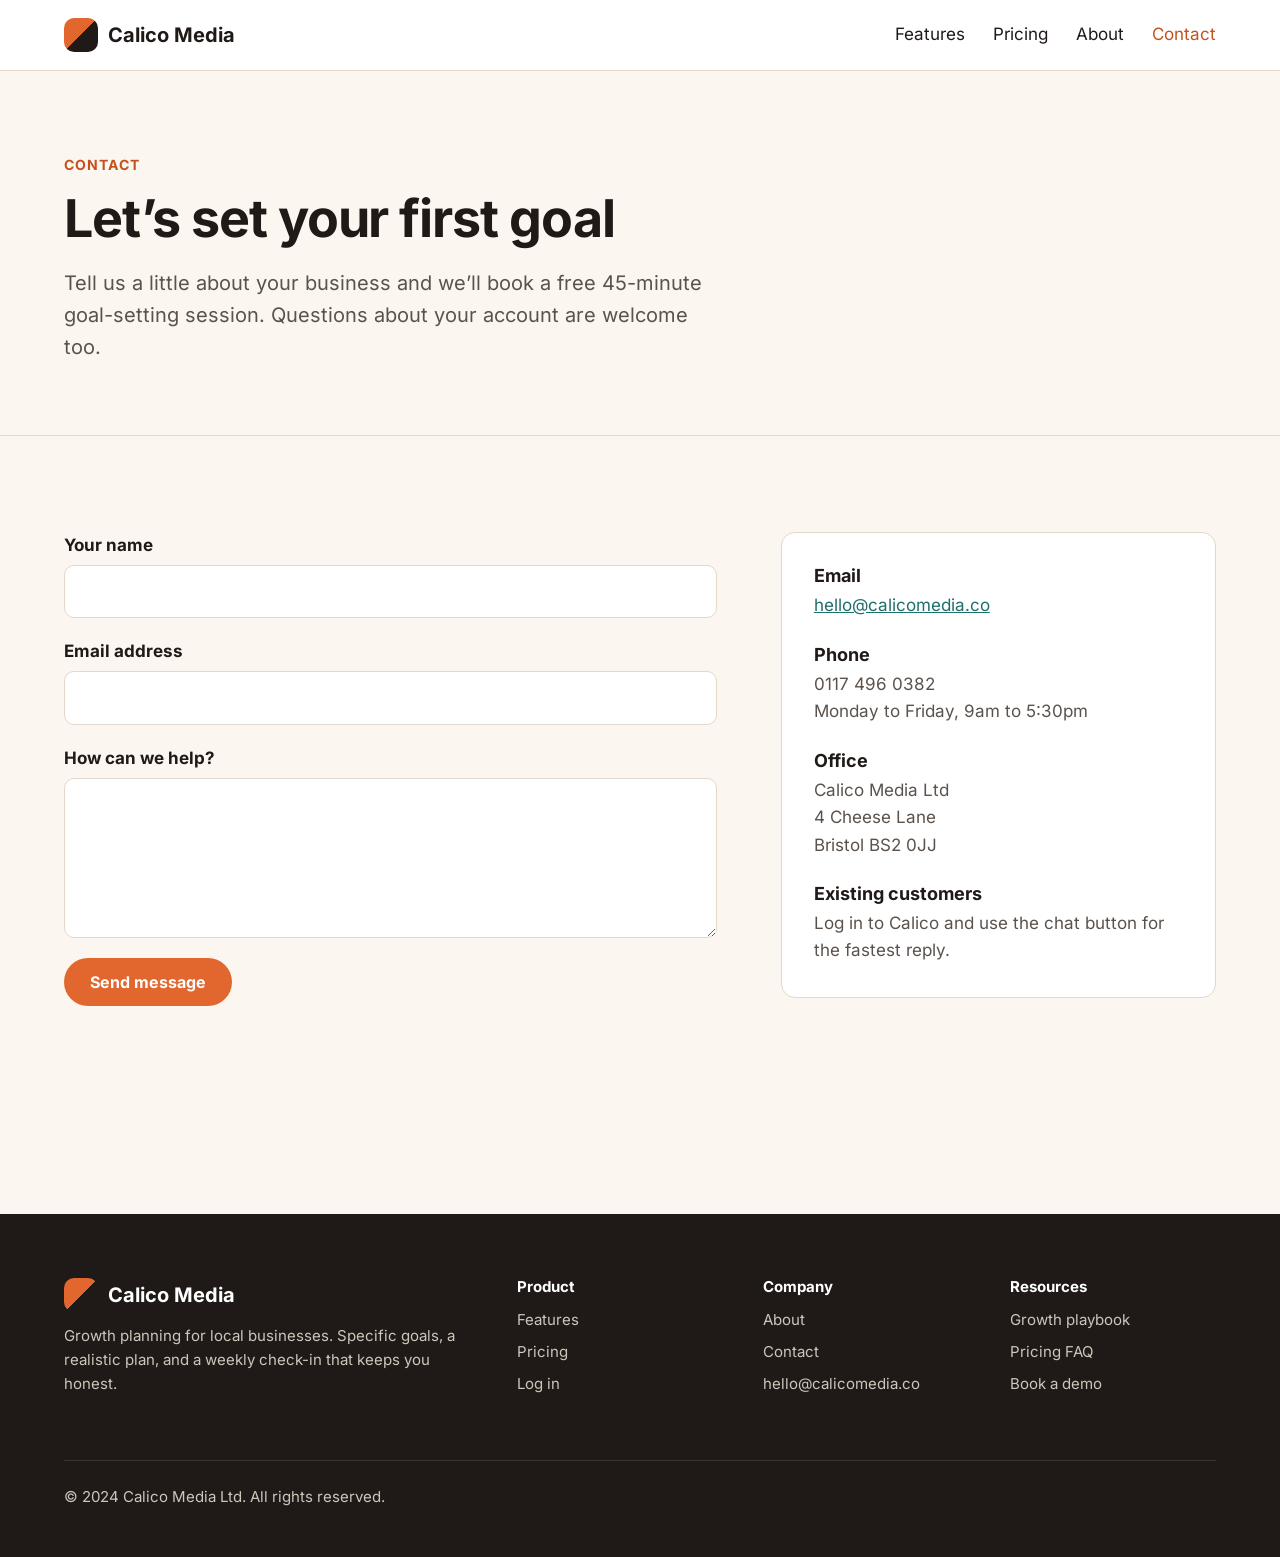
==== public/contact.html @ 49956901 "Cut homepage page weight - Export homepage images at three widths each, compressed, and serve them w" ====
<!DOCTYPE html>
<html lang="en">
<head>
  <meta charset="utf-8">
  <meta name="viewport" content="width=device-width, initial-scale=1">
  <title>Contact | Calico Media</title>
  <meta name="description" content="Book a demo or ask us a question. We reply within one business day.">
  <link rel="stylesheet" href="css/styles.css">
</head>
<body>
  <header class="site-header">
    <div class="container">
      <a class="logo" href="index.html"><span class="logo-mark"></span>Calico Media</a>
      <nav aria-label="Main">
        <ul class="nav-links">
          <li><a href="features.html">Features</a></li>
          <li><a href="pricing.html">Pricing</a></li>
          <li><a href="about.html">About</a></li>
          <li><a href="contact.html" aria-current="page">Contact</a></li>
        </ul>
      </nav>
    </div>
  </header>

  <main>
    <section class="page-header">
      <div class="container">
        <span class="eyebrow">Contact</span>
        <h1>Let&rsquo;s set your first goal</h1>
        <p class="lead">Tell us a little about your business and we&rsquo;ll book a free 45-minute goal-setting session. Questions about your account are welcome too.</p>
      </div>
    </section>

    <section class="section">
      <div class="container contact-layout">
        <form class="contact-form" id="contact-form" action="/contact" method="post">
          <label for="name">Your name</label>
          <input type="text" id="name" name="name" required>

          <label for="email">Email address</label>
          <input type="email" id="email" name="email" required>

          <label for="message">How can we help?</label>
          <textarea id="message" name="message" required></textarea>

          <button class="btn" type="submit">Send message</button>
          <p class="form-status" id="form-status" role="status"></p>
        </form>

        <aside class="contact-aside">
          <h3>Email</h3>
          <p><a href="mailto:hello@calicomedia.co">hello@calicomedia.co</a></p>
          <h3>Phone</h3>
          <p>0117 496 0382<br>Monday to Friday, 9am to 5:30pm</p>
          <h3>Office</h3>
          <p>Calico Media Ltd<br>4 Cheese Lane<br>Bristol BS2 0JJ</p>
          <h3>Existing customers</h3>
          <p>Log in to Calico and use the chat button for the fastest reply.</p>
        </aside>
      </div>
    </section>
  </main>

  <footer class="site-footer">
    <div class="container">
      <div class="footer-grid">
        <div>
          <a class="logo" href="index.html"><span class="logo-mark"></span>Calico Media</a>
          <p>Growth planning for local businesses. Specific goals, a realistic plan, and a weekly check-in that keeps you honest.</p>
        </div>
        <div>
          <h4>Product</h4>
          <ul>
            <li><a href="features.html">Features</a></li>
            <li><a href="pricing.html">Pricing</a></li>
            <li><a href="https://app.calicomedia.co/login">Log in</a></li>
          </ul>
        </div>
        <div>
          <h4>Company</h4>
          <ul>
            <li><a href="about.html">About</a></li>
            <li><a href="contact.html">Contact</a></li>
            <li><a href="mailto:hello@calicomedia.co">hello@calicomedia.co</a></li>
          </ul>
        </div>
        <div>
          <h4>Resources</h4>
          <ul>
            <li><a href="index.html#playbook">Growth playbook</a></li>
            <li><a href="pricing.html#faq">Pricing FAQ</a></li>
            <li><a href="contact.html">Book a demo</a></li>
          </ul>
        </div>
      </div>
      <div class="footer-bottom">
        <p>&copy; 2024 Calico Media Ltd. All rights reserved.</p>
      </div>
    </div>
  </footer>
  <script src="js/contact.js"></script>
</body>
</html>
---- public/css/styles.css ----
/* Calico Media marketing site */

/* Fonts: Inter, self-hosted. Only the two weights the site uses. */

@font-face {
  font-family: 'Inter';
  font-style: normal;
  font-weight: 400;
  font-display: swap;
  src: url('../fonts/inter-latin-400-normal.woff2') format('woff2');
}

@font-face {
  font-family: 'Inter';
  font-style: normal;
  font-weight: 700;
  font-display: swap;
  src: url('../fonts/inter-latin-700-normal.woff2') format('woff2');
}

:root {
  --ink: #1f1a17;
  --ink-soft: #5b524c;
  --cream: #fbf6ef;
  --sand: #f1e7da;
  --white: #ffffff;
  --orange: #e2672f;
  --orange-dark: #c4521f;
  --teal: #1f6f6b;
  --line: #e4d8c8;
  --radius: 14px;
}

*,
*::before,
*::after {
  box-sizing: border-box;
}

body {
  margin: 0;
  font-family: 'Inter', -apple-system, BlinkMacSystemFont, 'Segoe UI', sans-serif;
  font-weight: 400;
  font-size: 17px;
  line-height: 1.6;
  color: var(--ink);
  background: var(--cream);
}

h1,
h2,
h3,
h4 {
  font-weight: 700;
  line-height: 1.2;
  margin: 0 0 16px;
}

h1 {
  font-size: 52px;
  letter-spacing: -0.02em;
}

h2 {
  font-size: 38px;
  letter-spacing: -0.01em;
}

h3 {
  font-size: 22px;
}

p {
  margin: 0 0 16px;
}

a {
  color: var(--teal);
}

img {
  max-width: 100%;
  height: auto;
}

.container {
  max-width: 1200px;
  margin: 0 auto;
  padding: 0 24px;
}

.section {
  padding: 96px 0;
}

.section--sand {
  background: var(--sand);
}

.eyebrow {
  display: inline-block;
  font-size: 14px;
  font-weight: 700;
  letter-spacing: 0.08em;
  text-transform: uppercase;
  color: var(--orange-dark);
  margin-bottom: 12px;
}

.lead {
  font-size: 20px;
  color: var(--ink-soft);
  max-width: 640px;
}

.section-intro {
  max-width: 680px;
  margin-bottom: 48px;
}

.btn {
  display: inline-block;
  padding: 14px 26px;
  border-radius: 999px;
  background: var(--orange);
  color: var(--white);
  font-weight: 700;
  text-decoration: none;
  border: 0;
  font-size: 16px;
  font-family: inherit;
  cursor: pointer;
}

.btn:hover {
  background: var(--orange-dark);
}

.btn--ghost {
  background: transparent;
  color: inherit;
  box-shadow: inset 0 0 0 2px currentColor;
}

.btn--ghost:hover {
  background: rgba(255, 255, 255, 0.1);
}

/* Header */

.site-header {
  background: var(--white);
  border-bottom: 1px solid var(--line);
}

.site-header .container {
  display: flex;
  flex-wrap: wrap;
  align-items: center;
  justify-content: space-between;
  gap: 12px 32px;
  padding-top: 18px;
  padding-bottom: 18px;
}

.logo {
  display: flex;
  align-items: center;
  gap: 10px;
  flex-shrink: 0;
  font-size: 20px;
  font-weight: 700;
  color: var(--ink);
  text-decoration: none;
}

.logo-mark {
  width: 34px;
  height: 34px;
  border-radius: 10px;
  background: linear-gradient(135deg, var(--orange) 0%, var(--orange) 50%, var(--ink) 50%, var(--ink) 100%);
}

.nav-links {
  display: flex;
  flex-wrap: wrap;
  align-items: center;
  gap: 8px 28px;
  list-style: none;
  margin: 0;
  padding: 0;
}

.nav-links a {
  color: var(--ink);
  text-decoration: none;
}

.nav-links a:hover,
.nav-links a[aria-current='page'] {
  color: var(--orange-dark);
}

.site-header--home {
  background: var(--ink);
  border-bottom: 0;
}

.site-header--home .logo,
.site-header--home .nav-links a {
  color: var(--white);
}

.site-header--home .logo-mark {
  background: linear-gradient(135deg, var(--orange) 0%, var(--orange) 50%, var(--white) 50%, var(--white) 100%);
}

.site-header--home .container {
  flex-wrap: nowrap;
}

.site-header--home nav {
  min-width: 0;
}

.site-header--home .nav-links {
  flex-wrap: nowrap;
  gap: 0;
}

.site-header--home .nav-links li {
  min-width: 0;
}

.site-header--home .nav-links a {
  display: block;
  padding: 0 14px;
  white-space: nowrap;
}

.site-header--home .nav-links li:last-child {
  flex-shrink: 0;
}

.site-header--home .nav-links .btn {
  margin-left: 12px;
  padding: 10px 20px;
}

/* Home hero */

.hero {
  background: var(--ink);
  color: var(--white);
  padding: 56px 0 88px;
}

.hero-inner {
  display: flex;
  align-items: center;
  gap: 56px;
}

.hero-text {
  flex: 1;
}

.hero-text .lead {
  color: #d9cfc5;
}

.hero-actions {
  display: flex;
  flex-wrap: wrap;
  gap: 12px;
  margin-top: 32px;
}

.hero-media {
  width: 600px;
  flex-shrink: 0;
}

.hero-image {
  width: 100%;
  aspect-ratio: 4 / 3;
  object-fit: cover;
  border-radius: var(--radius);
  display: block;
}

/* Trust strip */

.trust {
  padding: 40px 0;
  border-bottom: 1px solid var(--line);
  text-align: center;
}

.trust p {
  color: var(--ink-soft);
  font-size: 15px;
}

.trust-list {
  display: flex;
  flex-wrap: wrap;
  justify-content: center;
  gap: 12px 40px;
  list-style: none;
  margin: 0;
  padding: 0;
  font-weight: 700;
  font-size: 18px;
  color: #8a7d72;
}

/* Steps */

.steps {
  display: grid;
  grid-template-columns: repeat(auto-fit, minmax(240px, 1fr));
  gap: 24px;
}

.step {
  background: var(--white);
  border: 1px solid var(--line);
  border-radius: var(--radius);
  padding: 32px;
}

.step-number {
  display: inline-flex;
  align-items: center;
  justify-content: center;
  width: 40px;
  height: 40px;
  border-radius: 50%;
  background: var(--sand);
  color: var(--orange-dark);
  font-weight: 700;
  margin-bottom: 16px;
}

/* Check list */

.check-list {
  list-style: none;
  margin: 24px 0 0;
  padding: 0;
}

.check-list li {
  position: relative;
  padding-left: 32px;
  margin-bottom: 14px;
}

.check-list li::before {
  content: '';
  position: absolute;
  left: 0;
  top: 6px;
  width: 16px;
  height: 16px;
  border-radius: 50%;
  background: var(--teal);
  box-shadow: inset 0 0 0 4px #cfe6e4;
}

/* FAQ */

.faq {
  max-width: 820px;
}

.faq details {
  border-top: 1px solid var(--line);
  padding: 20px 0;
}

.faq details:last-child {
  border-bottom: 1px solid var(--line);
}

.faq summary {
  font-weight: 700;
  font-size: 19px;
  cursor: pointer;
}

.faq details p {
  margin-top: 12px;
  color: var(--ink-soft);
}

/* Feature rows */

.feature-row {
  display: grid;
  grid-template-columns: 1fr 1fr;
  gap: 64px;
  align-items: center;
  margin-bottom: 96px;
}

.feature-row:last-child {
  margin-bottom: 0;
}

.feature-row--reverse .feature-media {
  order: 2;
}

.feature-media img {
  display: block;
  width: 100%;
  aspect-ratio: 4 / 3;
  object-fit: cover;
  border-radius: var(--radius);
}

/* Playbook */

.playbook-grid {
  display: grid;
  grid-template-columns: repeat(auto-fit, minmax(300px, 1fr));
  gap: 28px;
}

/* Card grid */

.card-grid {
  display: grid;
  grid-template-columns: repeat(3, 1fr);
  gap: 28px;
}

.card {
  background: var(--white);
  border: 1px solid var(--line);
  border-radius: var(--radius);
  overflow: hidden;
}

.card img {
  display: block;
  width: 100%;
  aspect-ratio: 16 / 10;
  object-fit: cover;
}

.card-body {
  padding: 24px 28px 28px;
}

.card-body p {
  color: var(--ink-soft);
}

.card-tag {
  font-size: 13px;
  font-weight: 700;
  text-transform: uppercase;
  letter-spacing: 0.06em;
  color: var(--teal);
}

.icon-dot {
  width: 44px;
  height: 44px;
  border-radius: 12px;
  background: var(--sand);
  margin-bottom: 18px;
  position: relative;
}

.icon-dot::after {
  content: '';
  position: absolute;
  inset: 13px;
  border-radius: 50%;
  background: var(--orange);
}

/* CTA band */

.cta-band {
  background: var(--ink);
  color: var(--white);
  border-radius: 24px;
  overflow: hidden;
}

.cta-band img {
  display: block;
  width: 100%;
  aspect-ratio: 21 / 8;
  object-fit: cover;
}

.cta-body {
  padding: 48px;
  display: flex;
  flex-wrap: wrap;
  align-items: center;
  justify-content: space-between;
  gap: 24px;
}

.cta-body h2 {
  margin: 0;
  max-width: 620px;
}

/* Page header (inner pages) */

.page-header {
  padding: 80px 0 56px;
  border-bottom: 1px solid var(--line);
}

/* Pricing */

.pricing-grid {
  display: grid;
  grid-template-columns: repeat(auto-fit, minmax(260px, 1fr));
  gap: 24px;
  align-items: stretch;
}

.pricing-card {
  background: var(--white);
  border: 1px solid var(--line);
  border-radius: var(--radius);
  padding: 36px 32px;
  display: flex;
  flex-direction: column;
}

.pricing-card--featured {
  border: 2px solid var(--orange);
  box-shadow: 0 24px 48px rgba(226, 103, 47, 0.14);
}

.plan-badge {
  align-self: flex-start;
  font-size: 13px;
  font-weight: 700;
  background: var(--orange);
  color: var(--white);
  border-radius: 999px;
  padding: 4px 12px;
  margin-bottom: 16px;
}

.price {
  font-size: 48px;
  font-weight: 700;
  margin: 8px 0 4px;
}

.price small {
  font-size: 17px;
  font-weight: 400;
  color: var(--ink-soft);
}

.pricing-card .check-list {
  flex: 1;
  margin-bottom: 28px;
}

.pricing-card .btn {
  text-align: center;
}

.pricing-note {
  margin-top: 32px;
  color: var(--ink-soft);
  font-size: 15px;
}

/* About */

.stats {
  display: grid;
  grid-template-columns: repeat(auto-fit, minmax(160px, 1fr));
  gap: 16px;
}

.stat {
  background: var(--white);
  border: 1px solid var(--line);
  border-radius: var(--radius);
  padding: 28px 20px;
}

.stat-number {
  display: block;
  font-size: 48px;
  font-weight: 700;
  color: var(--orange-dark);
}

.stat-label {
  display: block;
  font-size: 15px;
  color: var(--ink-soft);
}

.prose {
  max-width: 720px;
}

.team-grid {
  display: grid;
  grid-template-columns: repeat(auto-fit, minmax(220px, 1fr));
  gap: 24px;
}

.person {
  background: var(--white);
  border: 1px solid var(--line);
  border-radius: var(--radius);
  padding: 28px;
}

.avatar {
  width: 56px;
  height: 56px;
  border-radius: 50%;
  background: var(--sand);
  color: var(--orange-dark);
  display: flex;
  align-items: center;
  justify-content: center;
  font-weight: 700;
  margin-bottom: 16px;
}

.person p {
  color: var(--ink-soft);
  font-size: 15px;
  margin: 0;
}

/* Contact */

.contact-layout {
  display: grid;
  grid-template-columns: 3fr 2fr;
  gap: 64px;
}

.contact-form label {
  display: block;
  font-weight: 700;
  margin-bottom: 6px;
}

.contact-form input,
.contact-form textarea {
  display: block;
  width: 100%;
  font: inherit;
  padding: 12px 14px;
  border: 1px solid var(--line);
  border-radius: 10px;
  background: var(--white);
  margin-bottom: 20px;
}

.contact-form textarea {
  min-height: 160px;
  resize: vertical;
}

.form-status {
  margin-top: 16px;
  font-weight: 700;
}

.form-status--success {
  color: var(--teal);
}

.form-status--error {
  color: #b3261e;
}

.contact-aside {
  background: var(--white);
  border: 1px solid var(--line);
  border-radius: var(--radius);
  padding: 32px;
  align-self: start;
}

.contact-aside h3 {
  font-size: 18px;
  margin-top: 24px;
  margin-bottom: 6px;
}

.contact-aside h3:first-child {
  margin-top: 0;
}

.contact-aside p {
  color: var(--ink-soft);
  margin: 0;
}

/* Footer */

.site-footer {
  background: var(--ink);
  color: #cfc5bb;
  padding: 64px 0 32px;
  margin-top: 96px;
  font-size: 15px;
}

.footer-grid {
  display: grid;
  grid-template-columns: 2fr 1fr 1fr 1fr;
  gap: 40px;
}

.site-footer h4 {
  color: var(--white);
  font-size: 15px;
  margin-bottom: 12px;
}

.site-footer ul {
  list-style: none;
  margin: 0;
  padding: 0;
}

.site-footer li {
  margin-bottom: 8px;
}

.site-footer a {
  color: #cfc5bb;
  text-decoration: none;
}

.site-footer a:hover {
  color: var(--white);
}

.site-footer .logo {
  color: var(--white);
  margin-bottom: 12px;
}

.footer-bottom {
  border-top: 1px solid #3a322d;
  margin-top: 48px;
  padding-top: 24px;
}

@media (max-width: 768px) {
  h1 {
    font-size: 40px;
  }

  h2 {
    font-size: 30px;
  }

  .section {
    padding: 64px 0;
  }

  .feature-row {
    grid-template-columns: 1fr;
    gap: 32px;
    margin-bottom: 64px;
  }

  .feature-row--reverse .feature-media {
    order: 0;
  }

  .card-grid {
    grid-template-columns: repeat(2, 1fr);
  }

  .contact-layout {
    grid-template-columns: 1fr;
    gap: 40px;
  }

  .footer-grid {
    grid-template-columns: 1fr 1fr;
  }
}

@media (max-width: 480px) {
  h1 {
    font-size: 34px;
  }

  .card-grid {
    grid-template-columns: 1fr;
  }

  .cta-body {
    padding: 32px 24px;
  }

  .footer-grid {
    grid-template-columns: 1fr;
  }
}
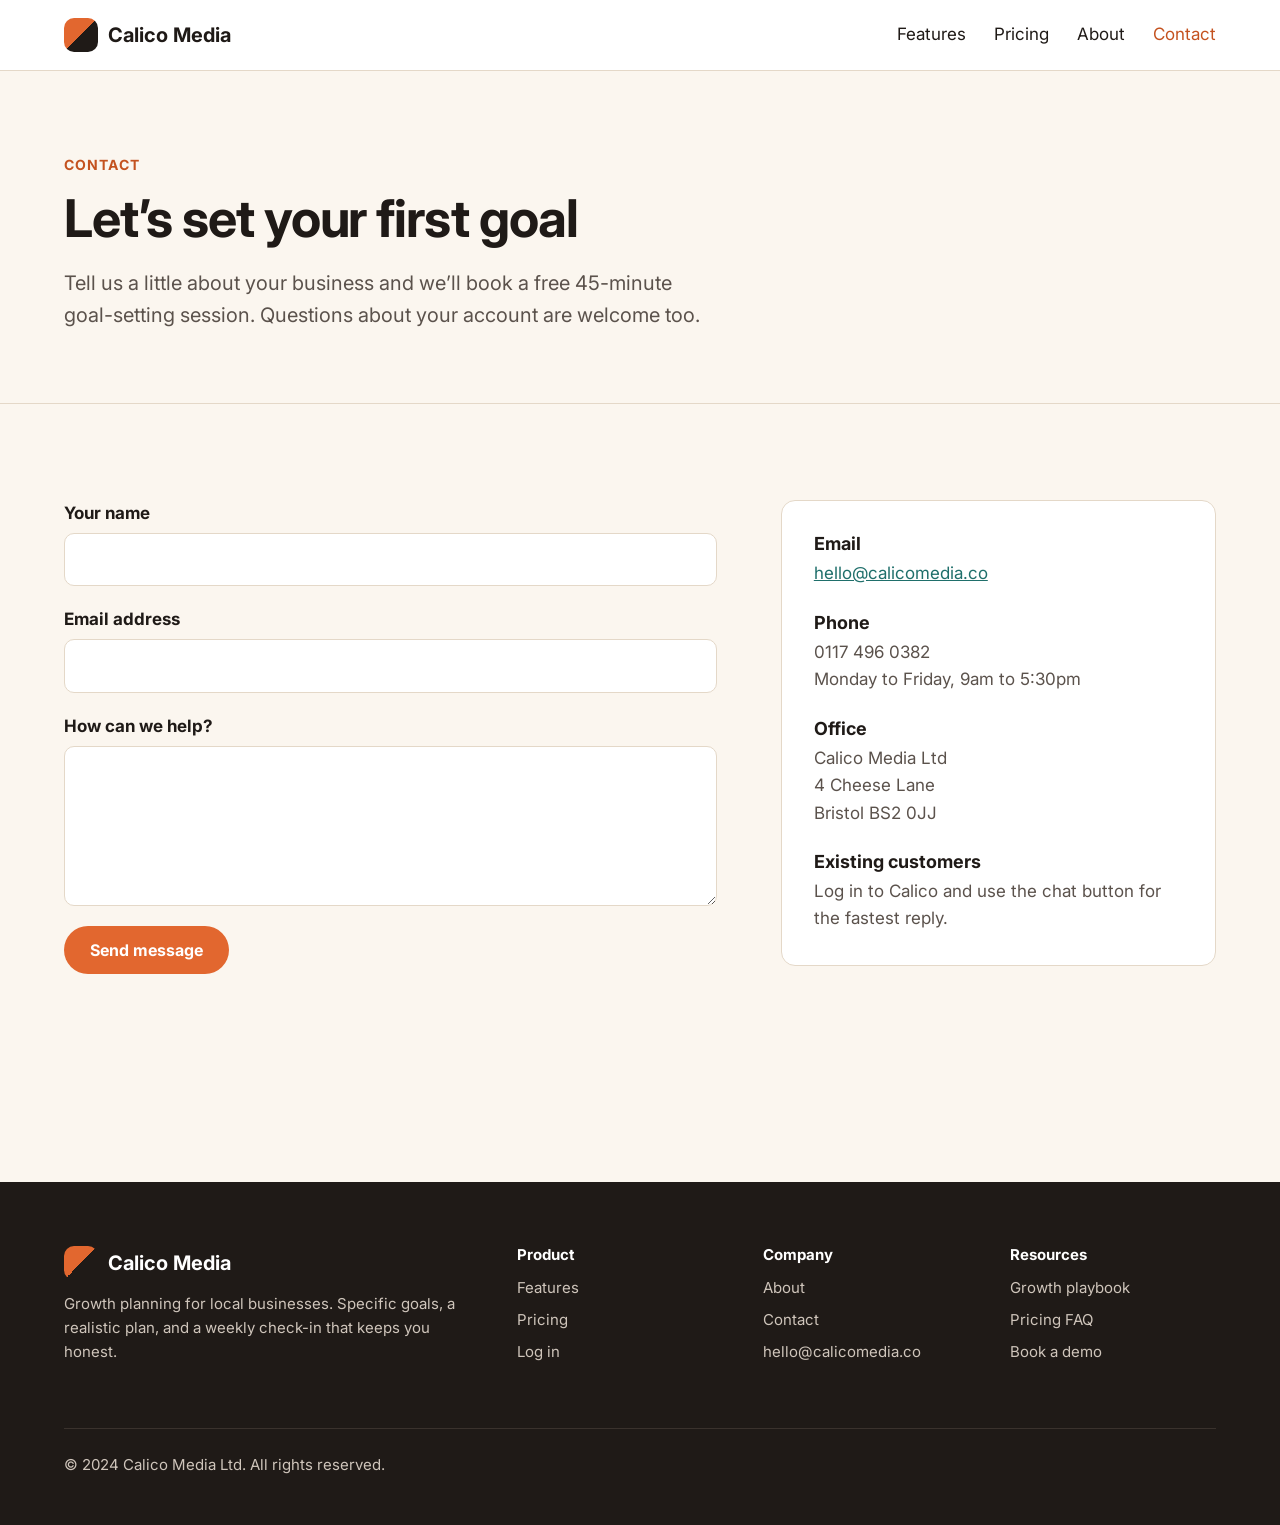
==== commit b13ccf92: "Add honeypot and timing check to contact form - Add a "website" honeypot field, hidden off-screen wi" ====
--- a/public/contact.html
+++ b/public/contact.html
@@ -5,6 +5,9 @@
   <meta name="viewport" content="width=device-width, initial-scale=1">
   <title>Contact | Calico Media</title>
   <meta name="description" content="Book a demo or ask us a question. We reply within one business day.">
+  <link rel="preconnect" href="https://fonts.googleapis.com">
+  <link rel="preconnect" href="https://fonts.gstatic.com" crossorigin>
+  <link href="https://fonts.googleapis.com/css2?family=Inter:wght@100;200;300;400;500;600;700;800;900&display=swap" rel="stylesheet">
   <link rel="stylesheet" href="css/styles.css">
 </head>
 <body>
@@ -42,6 +45,13 @@
 
           <label for="message">How can we help?</label>
           <textarea id="message" name="message" required></textarea>
+
+          <!-- Spam checks. People never see or fill in the website field; bots do. -->
+          <div class="form-honeypot" aria-hidden="true">
+            <label for="website">Website</label>
+            <input type="text" id="website" name="website" tabindex="-1" autocomplete="off">
+          </div>
+          <input type="hidden" name="form_token" value="{{FORM_TOKEN}}">
 
           <button class="btn" type="submit">Send message</button>
           <p class="form-status" id="form-status" role="status"></p>
--- a/public/css/styles.css
+++ b/public/css/styles.css
@@ -1,22 +1,4 @@
 /* Calico Media marketing site */
-
-/* Fonts: Inter, self-hosted. Only the two weights the site uses. */
-
-@font-face {
-  font-family: 'Inter';
-  font-style: normal;
-  font-weight: 400;
-  font-display: swap;
-  src: url('../fonts/inter-latin-400-normal.woff2') format('woff2');
-}
-
-@font-face {
-  font-family: 'Inter';
-  font-style: normal;
-  font-weight: 700;
-  font-display: swap;
-  src: url('../fonts/inter-latin-700-normal.woff2') format('woff2');
-}
 
 :root {
   --ink: #1f1a17;
@@ -80,7 +62,6 @@
 
 img {
   max-width: 100%;
-  height: auto;
 }
 
 .container {
@@ -425,7 +406,7 @@
 
 .playbook-grid {
   display: grid;
-  grid-template-columns: repeat(auto-fit, minmax(300px, 1fr));
+  grid-template-columns: repeat(3, 1fr);
   gap: 28px;
 }
 
@@ -677,6 +658,15 @@
   resize: vertical;
 }
 
+/* Honeypot: moved off-screen so people never see it, but bots still fill it in. */
+.form-honeypot {
+  position: absolute;
+  left: -9999px;
+  width: 1px;
+  height: 1px;
+  overflow: hidden;
+}
+
 .form-status {
   margin-top: 16px;
   font-weight: 700;
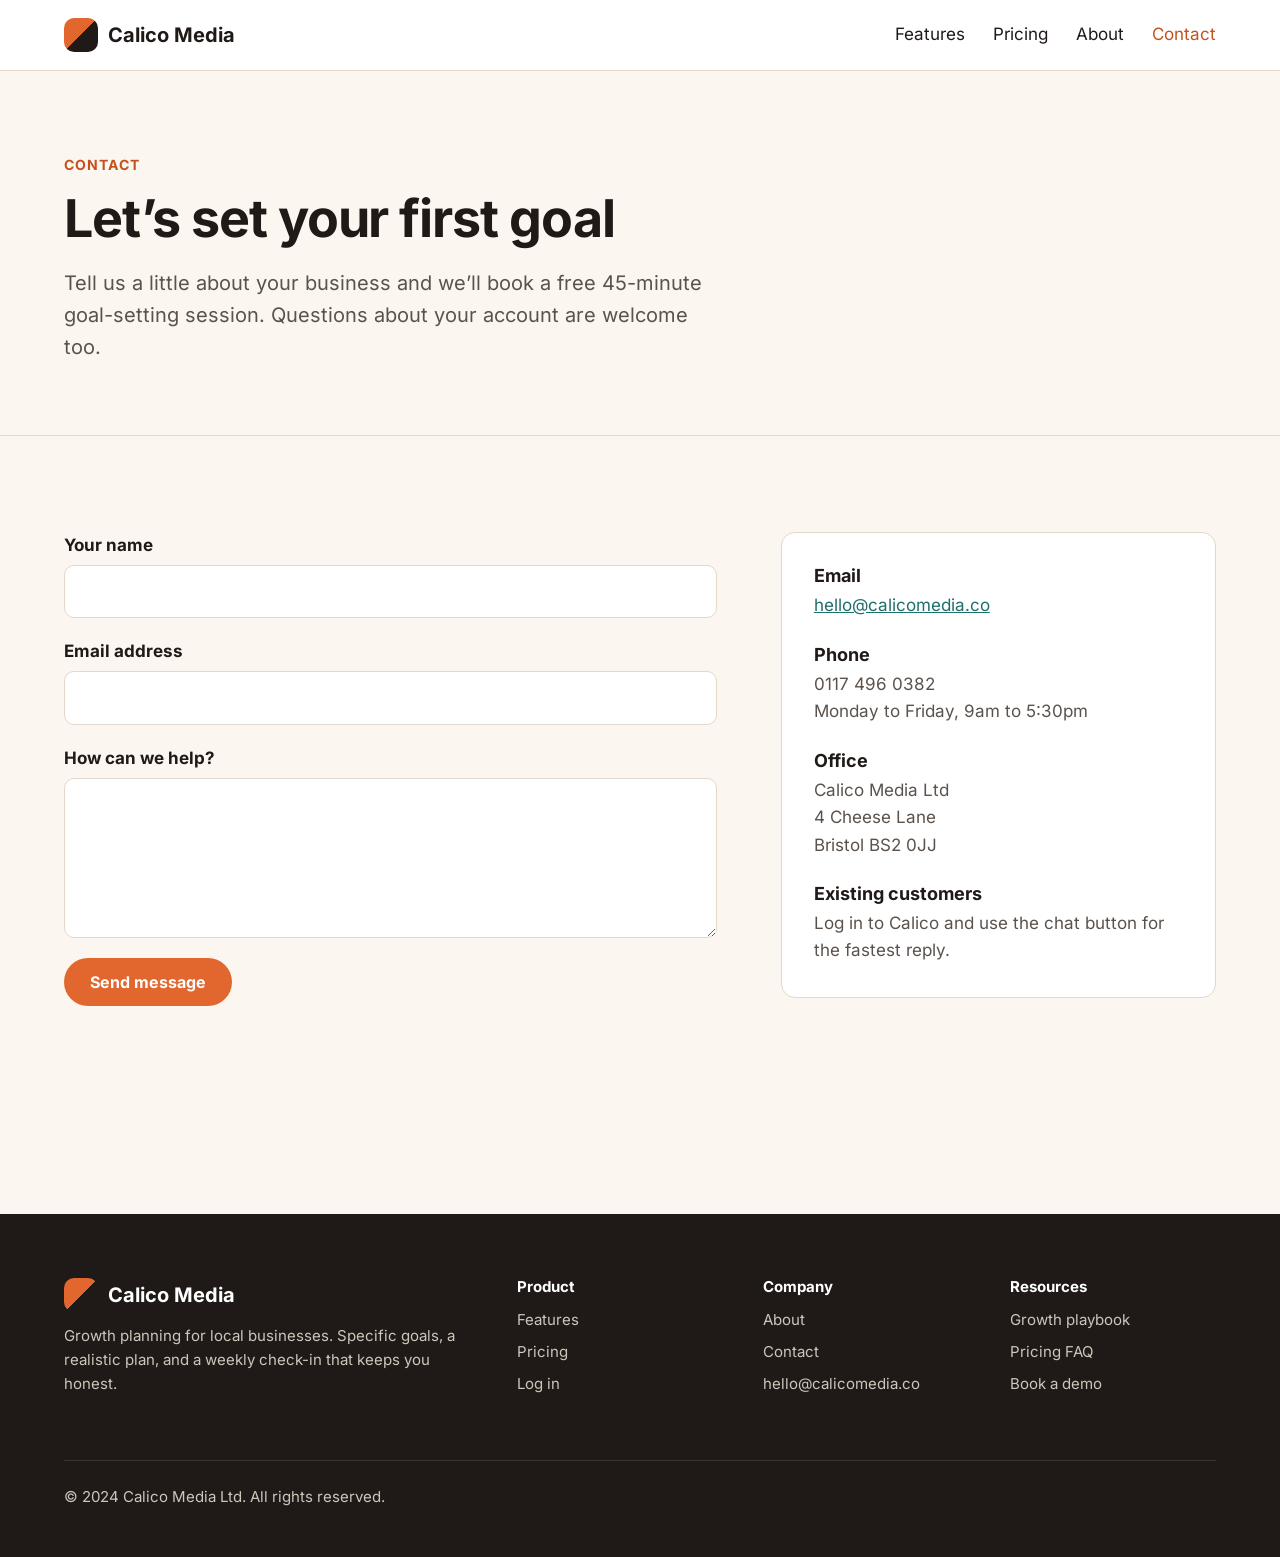
==== commit 789b2293: "Merge pull request #2 from jerodwcox-Frontend/fix/homepage-page-weight Cut homepage page weight" ====
--- a/public/contact.html
+++ b/public/contact.html
@@ -5,9 +5,6 @@
   <meta name="viewport" content="width=device-width, initial-scale=1">
   <title>Contact | Calico Media</title>
   <meta name="description" content="Book a demo or ask us a question. We reply within one business day.">
-  <link rel="preconnect" href="https://fonts.googleapis.com">
-  <link rel="preconnect" href="https://fonts.gstatic.com" crossorigin>
-  <link href="https://fonts.googleapis.com/css2?family=Inter:wght@100;200;300;400;500;600;700;800;900&display=swap" rel="stylesheet">
   <link rel="stylesheet" href="css/styles.css">
 </head>
 <body>
@@ -45,13 +42,6 @@
 
           <label for="message">How can we help?</label>
           <textarea id="message" name="message" required></textarea>
-
-          <!-- Spam checks. People never see or fill in the website field; bots do. -->
-          <div class="form-honeypot" aria-hidden="true">
-            <label for="website">Website</label>
-            <input type="text" id="website" name="website" tabindex="-1" autocomplete="off">
-          </div>
-          <input type="hidden" name="form_token" value="{{FORM_TOKEN}}">
 
           <button class="btn" type="submit">Send message</button>
           <p class="form-status" id="form-status" role="status"></p>
--- a/public/css/styles.css
+++ b/public/css/styles.css
@@ -1,4 +1,22 @@
 /* Calico Media marketing site */
+
+/* Fonts: Inter, self-hosted. Only the two weights the site uses. */
+
+@font-face {
+  font-family: 'Inter';
+  font-style: normal;
+  font-weight: 400;
+  font-display: swap;
+  src: url('../fonts/inter-latin-400-normal.woff2') format('woff2');
+}
+
+@font-face {
+  font-family: 'Inter';
+  font-style: normal;
+  font-weight: 700;
+  font-display: swap;
+  src: url('../fonts/inter-latin-700-normal.woff2') format('woff2');
+}
 
 :root {
   --ink: #1f1a17;
@@ -62,6 +80,7 @@
 
 img {
   max-width: 100%;
+  height: auto;
 }
 
 .container {
@@ -406,7 +425,7 @@
 
 .playbook-grid {
   display: grid;
-  grid-template-columns: repeat(3, 1fr);
+  grid-template-columns: repeat(auto-fit, minmax(300px, 1fr));
   gap: 28px;
 }
 
@@ -658,15 +677,6 @@
   resize: vertical;
 }
 
-/* Honeypot: moved off-screen so people never see it, but bots still fill it in. */
-.form-honeypot {
-  position: absolute;
-  left: -9999px;
-  width: 1px;
-  height: 1px;
-  overflow: hidden;
-}
-
 .form-status {
   margin-top: 16px;
   font-weight: 700;
@@ -755,6 +765,79 @@
   padding-top: 24px;
 }
 
+@media (max-width: 1200px) {
+  .site-header--home .nav-links a {
+    padding: 0 10px;
+  }
+
+  .hero-media {
+    width: 52%;
+  }
+}
+
+@media (max-width: 980px) {
+  .site-header--home .container {
+    flex-wrap: wrap;
+  }
+
+  .site-header--home nav {
+    width: 100%;
+  }
+
+  .site-header--home .nav-links {
+    flex-wrap: wrap;
+    gap: 10px 24px;
+  }
+
+  .site-header--home .nav-links li {
+    min-width: auto;
+  }
+
+  .site-header--home .nav-links a {
+    padding: 0;
+  }
+
+  .site-header--home .nav-links .btn {
+    margin-left: 0;
+    padding: 10px 20px;
+  }
+
+  .hero-inner {
+    flex-direction: column-reverse;
+    align-items: stretch;
+    gap: 40px;
+  }
+
+  .hero-text {
+    flex: none;
+  }
+
+  .hero-media {
+    width: 100%;
+  }
+
+  .hero-image {
+    aspect-ratio: 16 / 10;
+  }
+
+  .playbook-grid {
+    grid-template-columns: 1fr;
+    gap: 20px;
+  }
+
+  .playbook-grid .card {
+    display: grid;
+    grid-template-columns: 2fr 3fr;
+  }
+
+  .playbook-grid .card img {
+    height: 100%;
+    min-height: 200px;
+    aspect-ratio: auto;
+    contain: size;
+  }
+}
+
 @media (max-width: 768px) {
   h1 {
     font-size: 40px;
@@ -801,6 +884,21 @@
     grid-template-columns: 1fr;
   }
 
+  .hero {
+    padding: 32px 0 64px;
+  }
+
+  .playbook-grid .card {
+    display: block;
+  }
+
+  .playbook-grid .card img {
+    height: auto;
+    min-height: 0;
+    aspect-ratio: 16 / 10;
+    contain: none;
+  }
+
   .cta-body {
     padding: 32px 24px;
   }
